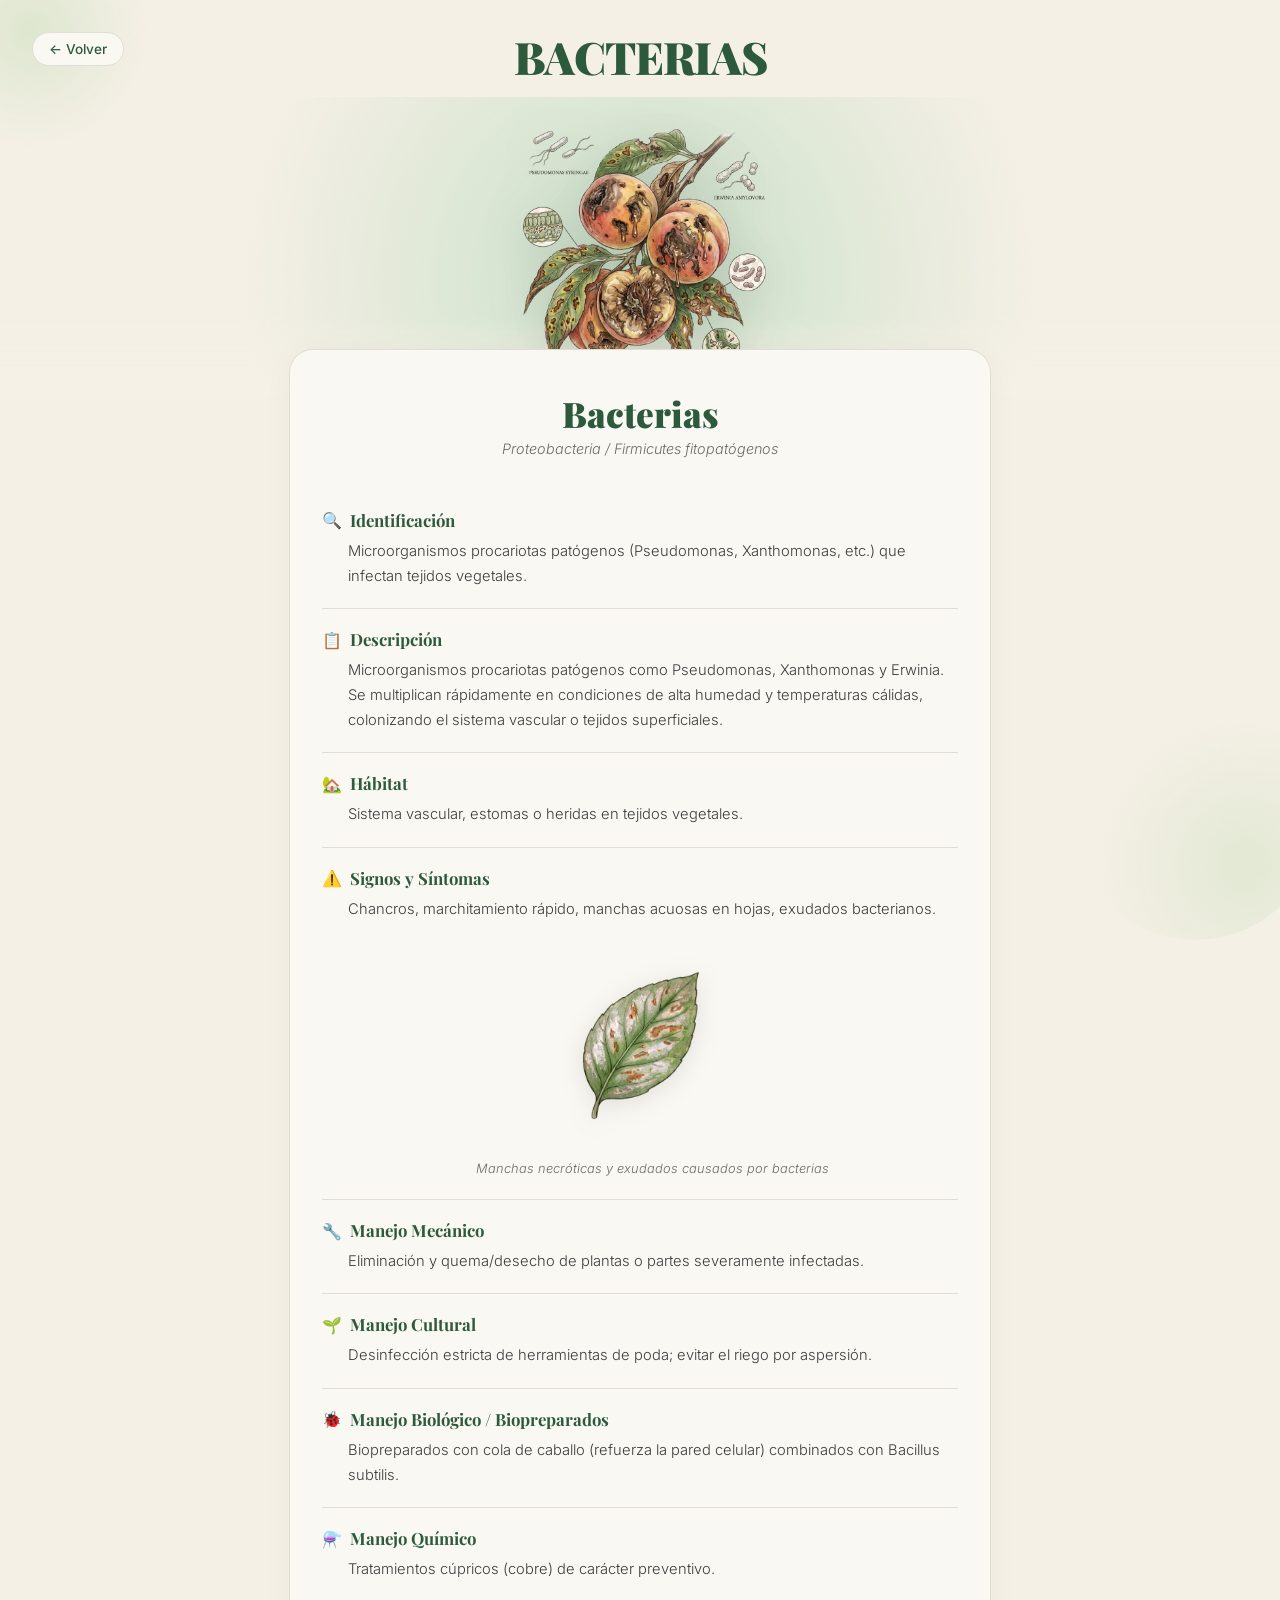
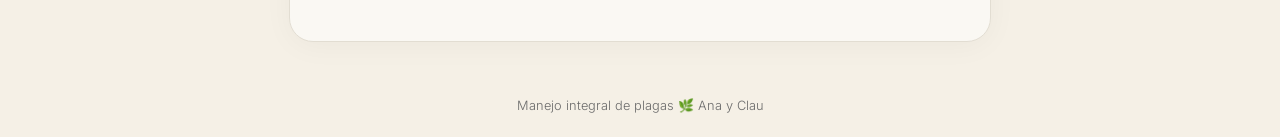
==== bacterias.html @ 33c7535a "Guía de plagas: sitio web con 7 plagas, imágenes ilustrativas y manejo integrado" ====
<!DOCTYPE html>
<html lang="es">
<head>
  <meta charset="UTF-8">
  <meta name="viewport" content="width=device-width, initial-scale=1.0">
  <title>Bacterias - Guía de Plagas</title>
  <link rel="stylesheet" href="css/style.css">
</head>
<body>

  <header>
    <a href="index.html" class="back-btn">← Volver</a>

    <h1>BACTERIAS</h1>
  </header>

  <div class="detail-hero" style="background: radial-gradient(circle at 50% 60%, #c8e0c8 0%, transparent 60%);">
    <img src="img/bacteria.png" alt="Ilustración de bacterias fitopatógenas">
  </div>

  <div class="detail-content">
    <div class="detail-main-card">
      <h1 class="detail-title">Bacterias</h1>
      <p class="detail-subtitle">Proteobacteria / Firmicutes fitopatógenos</p>

      <div class="info-section section-identificacion">
        <h2><span class="icon">🔍</span> Identificación</h2>
        <p>Microorganismos procariotas patógenos (Pseudomonas, Xanthomonas, etc.) que infectan tejidos vegetales.</p>
      </div>

      <div class="info-section section-descripcion">
        <h2><span class="icon">📋</span> Descripción</h2>
        <p>Microorganismos procariotas patógenos como Pseudomonas, Xanthomonas y Erwinia. Se multiplican rápidamente en condiciones de alta humedad y temperaturas cálidas, colonizando el sistema vascular o tejidos superficiales.</p>
      </div>

      <div class="info-section section-habitat">
        <h2><span class="icon">🏡</span> Hábitat</h2>
        <p>Sistema vascular, estomas o heridas en tejidos vegetales.</p>
      </div>

      <div class="info-section section-sintomas">
        <h2><span class="icon">⚠️</span> Signos y Síntomas</h2>
        <p>Chancros, marchitamiento rápido, manchas acuosas en hojas, exudados bacterianos.</p>
        <div class="detail-leaf-damage">
          <img src="img/especimen 2.png" alt="Daño foliar por bacterias">
          <p>Manchas necróticas y exudados causados por bacterias</p>
        </div>
      </div>

      <div class="info-section section-mecanico">
        <h2><span class="icon">🔧</span> Manejo Mecánico</h2>
        <p>Eliminación y quema/desecho de plantas o partes severamente infectadas.</p>
      </div>

      <div class="info-section section-cultural">
        <h2><span class="icon">🌱</span> Manejo Cultural</h2>
        <p>Desinfección estricta de herramientas de poda; evitar el riego por aspersión.</p>
      </div>

      <div class="info-section section-biologico">
        <h2><span class="icon">🐞</span> Manejo Biológico / Biopreparados</h2>
        <p>Biopreparados con cola de caballo (refuerza la pared celular) combinados con Bacillus subtilis.</p>
      </div>

      <div class="info-section section-quimico">
        <h2><span class="icon">⚗️</span> Manejo Químico</h2>
        <p>Tratamientos cúpricos (cobre) de carácter preventivo.</p>
      </div>
    </div>
  </div>

  <footer>
    <p>Manejo integral de plagas 🌿 Ana y Clau</p>
  </footer>
</body>
</html>
---- css/style.css ----
@import url('https://fonts.googleapis.com/css2?family=Playfair+Display:wght@400;700;900&family=Inter:wght@300;400;500;600&display=swap');

* {
  margin: 0;
  padding: 0;
  box-sizing: border-box;
}

:root {
  --bg: #f5f0e6;
  --card-bg: #faf8f3;
  --card-border: #e2ddd2;
  --green-dark: #2d5a3d;
  --green-mid: #4a7c59;
  --green-sage: #7a9a6c;
  --green-light: #c5ddb8;
  --terracotta: #c4703f;
  --terracotta-light: #e8a87c;
  --brown: #8b6914;
  --text: #3d3d3d;
  --text-light: #6b6b6b;
  --white: #ffffff;
}

body {
  font-family: 'Inter', sans-serif;
  background: var(--bg);
  color: var(--text);
  min-height: 100vh;
  position: relative;
  overflow-x: hidden;
}

/* ===== DECORATIVE LEAVES ===== */
body::before,
body::after {
  content: '';
  position: fixed;
  pointer-events: none;
  z-index: 0;
}

body::before {
  top: -30px;
  left: -30px;
  width: 200px;
  height: 200px;
  background: radial-gradient(circle at 30% 30%, #c5ddb8 0%, transparent 60%);
  opacity: 0.5;
  border-radius: 50%;
}

body::after {
  bottom: -40px;
  right: -40px;
  width: 250px;
  height: 250px;
  background: radial-gradient(circle at 70% 70%, #c5ddb8 0%, transparent 60%);
  opacity: 0.4;
  border-radius: 50%;
}

/* ===== HEADER ===== */
header {
  background: transparent;
  color: var(--text);
  padding: 2rem 2rem 1rem;
  text-align: center;
  position: relative;
  z-index: 1;
}

.header-tag {
  display: inline-flex;
  align-items: center;
  gap: 0.5rem;
  font-family: 'Inter', sans-serif;
  font-size: 0.75rem;
  font-weight: 600;
  letter-spacing: 3px;
  text-transform: uppercase;
  color: var(--terracotta);
  margin-bottom: 0.5rem;
}

.header-tag::before,
.header-tag::after {
  content: '🌿';
  font-size: 0.8rem;
}

header h1 {
  font-family: 'Playfair Display', serif;
  font-size: 2.8rem;
  font-weight: 900;
  color: var(--green-dark);
  letter-spacing: -1px;
  line-height: 1.1;
}

header p {
  font-size: 0.95rem;
  color: var(--text-light);
  margin-top: 0.3rem;
  font-weight: 300;
}

/* ===== BACK BUTTON ===== */
.back-btn {
  display: inline-flex;
  align-items: center;
  gap: 0.4rem;
  background: var(--card-bg);
  color: var(--green-dark);
  text-decoration: none;
  padding: 0.5rem 1rem;
  border-radius: 25px;
  font-size: 0.85rem;
  font-weight: 500;
  border: 1px solid var(--card-border);
  transition: all 0.3s;
  position: absolute;
  left: 2rem;
  top: 2rem;
}

.back-btn:hover {
  background: var(--green-dark);
  color: var(--white);
  border-color: var(--green-dark);
}

/* ===== MAIN CARD CONTAINER ===== */
.main-card {
  max-width: 750px;
  margin: 1rem auto 2rem;
  background: var(--card-bg);
  border: 1px solid var(--card-border);
  border-radius: 24px;
  padding: 2.5rem 2rem;
  position: relative;
  z-index: 1;
  box-shadow: 0 4px 30px rgba(0,0,0,0.04);
}

/* ===== GRID CARDS ===== */
.pest-grid {
  display: grid;
  grid-template-columns: repeat(auto-fill, minmax(200px, 1fr));
  gap: 1rem;
}

.pest-card {
  background: var(--white);
  border: 1px solid var(--card-border);
  border-radius: 18px;
  overflow: hidden;
  text-decoration: none;
  color: inherit;
  cursor: pointer;
  transition: all 0.3s ease;
  display: flex;
  flex-direction: column;
  align-items: center;
  padding: 1.5rem 1rem 1.2rem;
  text-align: center;
}

.pest-card:hover {
  transform: translateY(-5px);
  box-shadow: 0 12px 35px rgba(45, 90, 61, 0.1);
  border-color: var(--green-sage);
}

.pest-card-icon {
  width: 90px;
  height: 90px;
  border-radius: 50%;
  display: flex;
  align-items: center;
  justify-content: center;
  margin-bottom: 0.8rem;
  transition: transform 0.3s;
}

.pest-card:hover .pest-card-icon {
  transform: scale(1.08);
}

.pest-card h3 {
  font-family: 'Playfair Display', serif;
  font-size: 1.1rem;
  font-weight: 700;
  color: var(--green-dark);
  margin-bottom: 0.3rem;
}

.pest-card p {
  font-size: 0.78rem;
  color: var(--text-light);
  line-height: 1.45;
  font-weight: 300;
}

/* Icon background colors */
.icon-pulgones { background: linear-gradient(135deg, #d4e8c2, #a8d48a); }
.icon-orugas { background: linear-gradient(135deg, #f0dca0, #e2c878); }
.icon-minador { background: linear-gradient(135deg, #d8c8e8, #b8a8d4); }
.icon-trips { background: linear-gradient(135deg, #f5dcc8, #e8c8a8); }
.icon-mosca { background: linear-gradient(135deg, #f0c8c0, #e0a8a0); }
.icon-bacterias { background: linear-gradient(135deg, #c8e0c8, #a8cca8); }
.icon-hongos { background: linear-gradient(135deg, #d8c8d8, #c0b0c8); }

/* ===== TERRATIP BOX ===== */
.terratip {
  background: linear-gradient(135deg, #fdf0e5, #f8e4d0);
  border: 1px solid #e8c8a8;
  border-radius: 16px;
  padding: 1.2rem 1.5rem;
  margin-top: 1.2rem;
  display: flex;
  align-items: flex-start;
  gap: 0.8rem;
}

.terratip-icon {
  font-size: 1.5rem;
  flex-shrink: 0;
  margin-top: 0.1rem;
}

.terratip-text {
  font-size: 0.85rem;
  color: var(--terracotta);
  font-weight: 500;
  line-height: 1.5;
}

.terratip-text strong {
  font-weight: 700;
}

/* ===== DETAIL PAGE ===== */
.detail-hero {
  width: 100%;
  height: 300px;
  display: flex;
  align-items: center;
  justify-content: center;
  position: relative;
  z-index: 1;
}

.detail-hero::after {
  content: '';
  position: absolute;
  bottom: 0;
  left: 0;
  right: 0;
  height: 80px;
  background: linear-gradient(transparent, var(--bg));
}

.detail-content {
  max-width: 750px;
  margin: -3rem auto 2rem;
  padding: 0 1.5rem;
  position: relative;
  z-index: 2;
}

.detail-main-card {
  background: var(--card-bg);
  border: 1px solid var(--card-border);
  border-radius: 24px;
  padding: 2.5rem 2rem;
  box-shadow: 0 4px 30px rgba(0,0,0,0.04);
}

.detail-title {
  font-family: 'Playfair Display', serif;
  font-size: 2.2rem;
  font-weight: 900;
  color: var(--green-dark);
  text-align: center;
  margin-bottom: 0.2rem;
}

.detail-subtitle {
  text-align: center;
  color: var(--text-light);
  font-style: italic;
  font-size: 0.9rem;
  margin-bottom: 2rem;
  font-weight: 300;
}

/* ===== INFO SECTIONS ===== */
.info-section {
  padding: 1.2rem 0;
}

.info-section + .info-section {
  border-top: 1px solid var(--card-border);
}

.info-section h2 {
  font-family: 'Playfair Display', serif;
  font-size: 1.05rem;
  font-weight: 700;
  color: var(--green-dark);
  margin-bottom: 0.5rem;
  display: flex;
  align-items: center;
  gap: 0.5rem;
}

.info-section h2 .icon {
  font-size: 1rem;
  flex-shrink: 0;
}

.info-section p {
  color: var(--text);
  line-height: 1.7;
  font-size: 0.92rem;
  font-weight: 300;
  padding-left: 1.6rem;
}

/* ===== PEST IMAGES ===== */
.pest-card-icon img {
  width: 65px;
  height: 65px;
  object-fit: cover;
  border-radius: 50%;
}

.detail-hero img {
  max-width: 80%;
  max-height: 260px;
  object-fit: contain;
  filter: drop-shadow(0 8px 24px rgba(0,0,0,0.12));
  position: relative;
  z-index: 1;
}

.detail-leaf-damage {
  margin-top: 1.5rem;
  text-align: center;
}

.detail-leaf-damage img {
  max-width: 260px;
  max-height: 200px;
  object-fit: contain;
  filter: drop-shadow(0 4px 12px rgba(0,0,0,0.1));
  border-radius: 12px;
}

.detail-leaf-damage p {
  font-size: 0.8rem;
  color: var(--text-light);
  font-style: italic;
  margin-top: 0.5rem;
}

/* ===== FOOTER ===== */
footer {
  text-align: center;
  padding: 1.5rem;
  color: var(--text-light);
  font-size: 0.8rem;
  font-weight: 300;
  position: relative;
  z-index: 1;
}

/* ===== RESPONSIVE ===== */
@media (max-width: 600px) {
  header h1 { font-size: 2rem; }
  .main-card { margin: 1rem; padding: 1.5rem 1.2rem; }
  .pest-grid { grid-template-columns: repeat(2, 1fr); gap: 0.8rem; }
  .pest-card { padding: 1.2rem 0.8rem 1rem; }
  .pest-card-icon { width: 70px; height: 70px; }
  .detail-title { font-size: 1.7rem; }
  .detail-main-card { padding: 1.5rem 1.2rem; }
  .info-section p { padding-left: 0; }
  .back-btn { position: static; margin-bottom: 1rem; display: inline-flex; }
  .detail-hero { height: 220px; }
}
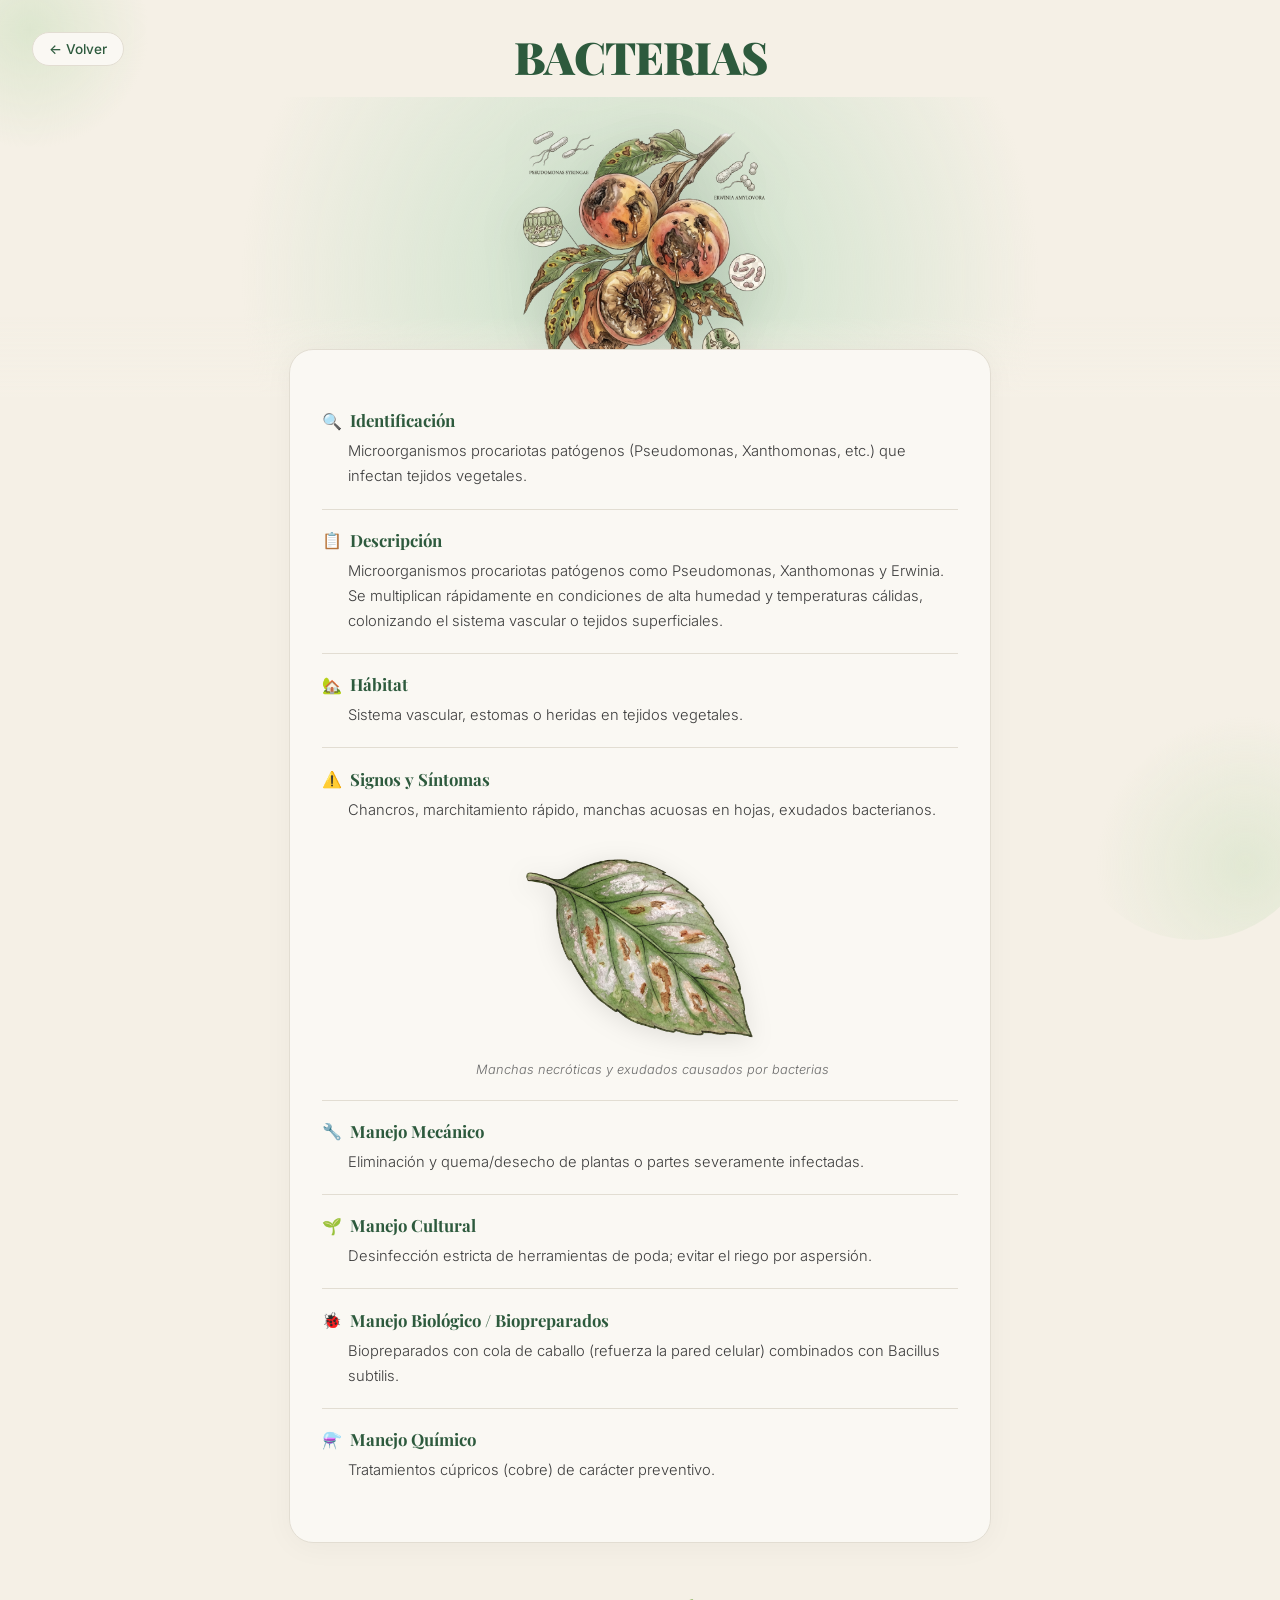
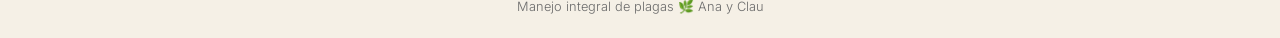
==== commit 75c7d03e: "Actualizar HTML: footer, imágenes PNG y especímenes en signos" ====
--- a/bacterias.html
+++ b/bacterias.html
@@ -20,8 +20,6 @@
 
   <div class="detail-content">
     <div class="detail-main-card">
-      <h1 class="detail-title">Bacterias</h1>
-      <p class="detail-subtitle">Proteobacteria / Firmicutes fitopatógenos</p>
 
       <div class="info-section section-identificacion">
         <h2><span class="icon">🔍</span> Identificación</h2>
